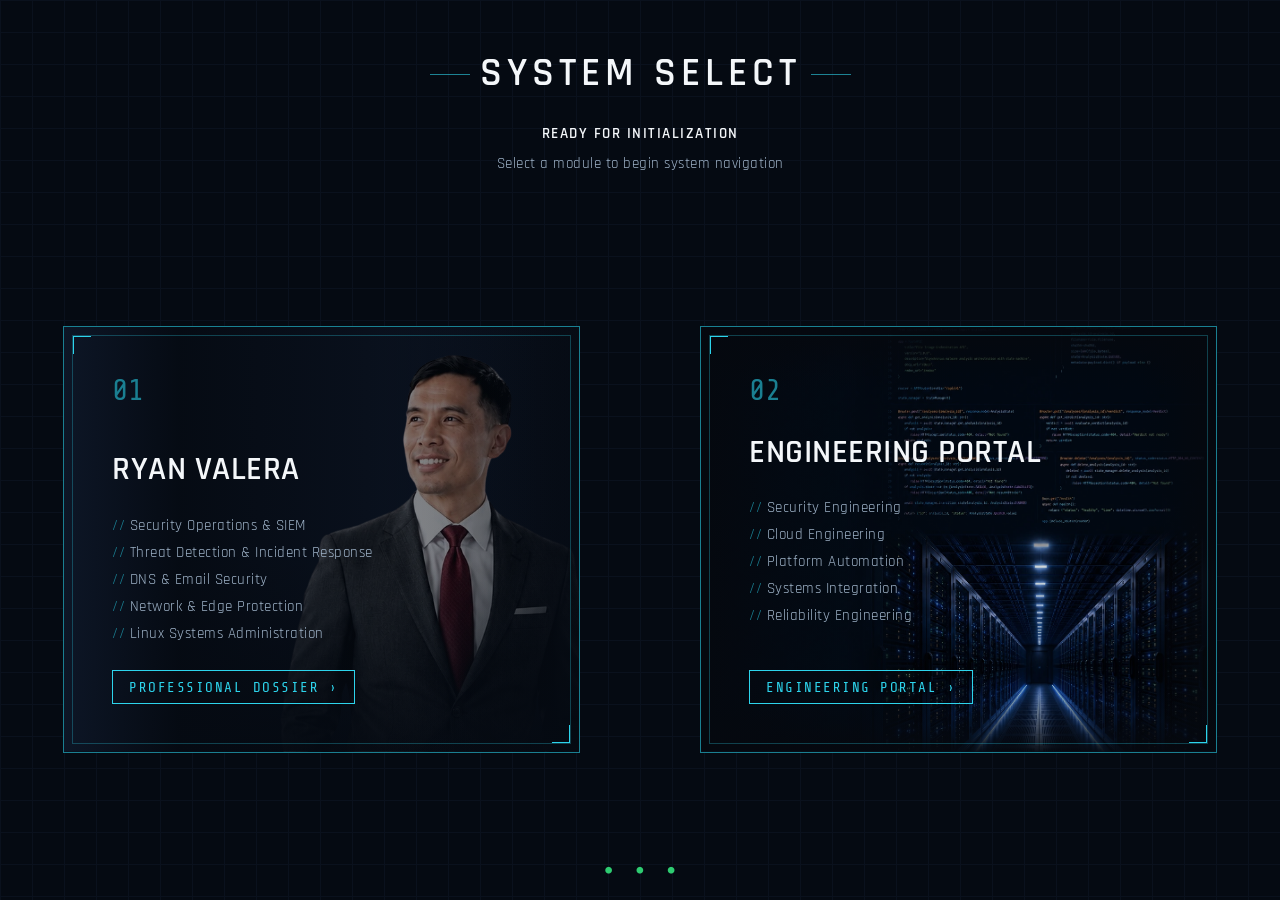
==== index.html @ 56614d8a "fix(landing): correct Card 01 mobile composition Use the validated mobile portrait source and respon" ====
<!DOCTYPE html>
<html lang="en">
<head>
    <meta charset="UTF-8">
    <meta name="viewport" content="width=device-width, initial-scale=1.0">
    <title>Ryan Valera — System Select</title>
    <link rel="icon" href="/favicon.ico?v=1.0.0" sizes="any">
    <link rel="icon" type="image/png" sizes="32x32" href="/assets/images/favicon-32.png?v=1.0.0">
    <link rel="icon" type="image/png" sizes="16x16" href="/assets/images/favicon-16.png?v=1.0.0">
    <link rel="apple-touch-icon" href="/assets/images/apple-touch-icon.png?v=1.0.0">
    <link rel="manifest" href="/site.webmanifest?v=1.0.0">
    <meta name="theme-color" content="#050a12">
    <link rel="preconnect" href="https://fonts.googleapis.com">
    <link href="https://fonts.googleapis.com/css2?family=Rajdhani:wght@400;500;600;700&family=Share+Tech+Mono&display=swap"
          rel="stylesheet">
    <link rel="stylesheet" href="assets/css/variables.css?v=1.3.0">
    <link rel="stylesheet" href="assets/css/styles.css?v=1.4.9">
</head>
<body>

<header>
    <h1 id="hud-title"></h1>
    <p id="hud-sub1"></p>
    <p id="hud-sub2"></p>
</header>

<main>

    <!-- Card 01 — Professional Dossier -->
    <div class="card-glow-wrapper" id="wrapper-profile">
        <section class="card card-active" id="card-profile" data-href="profile.html">
            <div class="card-portrait">
                <picture>
                    <source srcset="assets/images/ryan-valera-profile-landing-mobile.webp?v=1.0.0" media="(max-width: 900px)" width="1427" height="2512"/>
                    <img src="assets/images/ryan-valera-profile-cropped.webp?v=1.4.0" alt="Ryan Valera" class="card-portrait-img" width="464" height="574" decoding="async"/>
                </picture>
                <div class="card-portrait-overlay"></div>
            </div>
            <div class="card-content">
                <p class="card-number">01</p>
                <p class="card-role"></p>
                <h2 class="card-name">Ryan Valera</h2>
                <ul class="card-tags">
                    <li>Security Operations &amp; SIEM</li>
                    <li>Threat Detection &amp; Incident Response</li>
                    <li>DNS &amp; Email Security</li>
                    <li>Network &amp; Edge Protection</li>
                    <li>Linux Systems Administration</li>
                </ul>
                <button type="button" class="enter-system-btn">Professional Dossier &rsaquo;</button>
            </div>
        </section>
    </div>

    <!-- Card 02 — Engineering Portal -->
    <div class="card-glow-wrapper" id="wrapper-portal">
        <section class="card card-active" id="card-portal" data-href="projects.html">
            <div class="card-visual card-visual--portal">
                <div class="card-visual-overlay"></div>
            </div>
            <div class="card-content">
                <p class="card-number">02</p>
                <p class="card-role"></p>
                <h2 class="card-name">Engineering Portal</h2>
                <ul class="card-tags">
                    <li>Security Engineering</li>
                    <li>Cloud Engineering</li>
                    <li>Platform Automation</li>
                    <li>Systems Integration</li>
                    <li>Reliability Engineering</li>
                </ul>
                <button type="button" class="enter-system-btn">Engineering Portal &rsaquo;</button>
            </div>
        </section>
    </div>

</main>

<footer>
    <p id="hud-status1"></p>
    <p id="hud-status2"></p>
    <p id="hud-status3"></p>
</footer>

<script src="assets/js/landing.js?v=1.3.3"></script>
</body>
</html>
---- assets/css/variables.css ----
/* ─────────────────────────────────────────────
   variables.css
   Shared design tokens for ryanvalera-com
   Used across index.html (landing) and profile.html
───────────────────────────────────────────── */

:root {
  /* Background */
  --bg-base: #050a12;
  --bg-panel: #0a1220;
  --bg-panel-raised: #0d1626;

  /* Accent - primary teal/cyan (matches profile dossier mock) */
  --accent-teal: #2dd4ec;
  --accent-teal-dim: #1a7f91;
  --accent-teal-glow: rgba(45, 212, 236, 0.35);

  /* Status green */
  --status-green: #2ecc71;
  --status-green-dim: #1e8a4d;

  /* Locked / inactive state */
  --locked-border: #1c2940;
  --locked-text: #4a5a72;
  --locked-bg: #0a0f1a;

  /* Text */
  --text-primary: #f4f7fa;
  --text-secondary: #9fb3c8;
  --text-muted: #5a6b80;

  /* Borders & lines */
  --border-default: #1c2940;
  --border-active: var(--accent-teal);

  /* Typography */
  --font-display: 'Rajdhani', 'Share Tech Mono', sans-serif;
  --font-mono: 'Share Tech Mono', monospace;
  --font-body: 'Rajdhani', sans-serif;

  /* Letter spacing scale */
  --tracking-tight: 0.5px;
  --tracking-normal: 1.5px;
  --tracking-wide: 3px;
  --tracking-wider: 5px;

  /* Spacing scale */
  --space-xs: 4px;
  --space-sm: 8px;
  --space-md: 16px;
  --space-lg: 24px;
  --space-xl: 40px;
  --space-2xl: 64px;

  /* Radii - kept minimal, this aesthetic is mostly hard angles */
  --radius-sm: 2px;
  --radius-md: 4px;

  /* Transitions */
  --transition-fast: 120ms ease-out;
  --transition-default: 200ms ease-out;

  /* Z-index scale */
  --z-base: 1;
  --z-overlay: 10;
  --z-tooltip: 20;
}
---- assets/css/styles.css ----
/* ─────────────────────────────────────────────
   styles.css
   Landing page (index.html) visual framework
   Depends on variables.css for design tokens
───────────────────────────────────────────── */

* {
  box-sizing: border-box;
  margin: 0;
  padding: 0;
}

html, body {
  background: var(--bg-base);
  color: var(--text-primary);
  font-family: var(--font-body);
  min-height: 100vh;
  overflow-x: hidden;
}

body {
  display: flex;
  flex-direction: column;
  min-height: 100vh;
  padding: var(--space-lg);
  position: relative;
}

body::before {
  content: '';
  position: fixed;
  inset: 0;
  background-image:
          linear-gradient(var(--locked-border) 1px, transparent 1px),
          linear-gradient(90deg, var(--locked-border) 1px, transparent 1px);
  background-size: 32px 32px;
  opacity: 0.25;
  pointer-events: none;
  z-index: 0;
}

header {
  position: relative;
  z-index: var(--z-base);
  text-align: center;
  padding: var(--space-lg) 0 var(--space-2xl);
  min-height: 200px;
}

header h1 {
  font-family: var(--font-display);
  font-weight: 600;
  font-size: clamp(1.5rem, 4vw, 2.5rem);
  letter-spacing: var(--tracking-wider);
  text-transform: uppercase;
  color: var(--text-primary);
  position: relative;
  display: inline-block;
  padding: 0 var(--space-xl);
  min-height: 1.3em;
}

header h1::before,
header h1::after {
  content: '';
  position: absolute;
  top: 50%;
  width: var(--space-xl);
  height: 1px;
  background: var(--accent-teal);
  opacity: 0.6;
}

header h1::before { left: -10px; }
header h1::after { right: -10px; }

header p {
  font-size: 0.963rem;
  letter-spacing: var(--tracking-tight);
  color: var(--text-secondary);
  margin-top: var(--space-sm);
  min-height: 1.4em;
}

header p:first-of-type {
  color: var(--text-primary);
  font-weight: 600;
  margin-top: var(--space-lg);
  text-transform: uppercase;
  letter-spacing: var(--tracking-normal);
}

main {
  flex: 1;
  display: flex;
  align-items: center;
  justify-content: center;
  gap: 120px;
  flex-wrap: wrap;
  position: relative;
  z-index: var(--z-base);
}

.card {
  position: relative;
  background: var(--bg-panel);
  border: 1px solid var(--border-default);
  padding: var(--space-lg);
  width: 260px;
  min-height: 360px;
  outline: none;
  transition: var(--transition-default);
}

/* ── Card role streaming cursor ── */
.card-role::after {
  content: '';
  display: inline-block;
  width: 1px;
  height: 0.9em;
  background: var(--accent-teal);
  margin-left: 2px;
  vertical-align: middle;
  opacity: 0;
}

.card-role.streaming::after {
  opacity: 1;
  animation: cursor-blink 500ms step-end infinite;
}

@keyframes cursor-blink {
  0%, 100% { opacity: 1; }
  50% { opacity: 0; }
}

/* ── Active card shell ── */
.card-active {
  background: var(--bg-panel-raised);
  border-color: transparent;
  border: none;
  width: 515px;
  min-height: 425px;
  display: flex;
  flex-direction: row;
  position: relative;
  overflow: hidden;
  box-shadow: 0 0 32px rgba(45, 212, 236, 0.08);
  clip-path: inset(50% 0 50% 0);
}

/* ─────────────────────────────────────────────
   Dual border system — outer wrapper + inner frame.
   Matches Engineering Portal card architecture.
───────────────────────────────────────────── */

.card-glow-wrapper {
  position: relative;
  border: 1px solid transparent;
  transition: var(--transition-default), border-color 250ms ease 150ms;
  /* clip-path on the inner .card-active bleeds outside overflow:hidden
     so the wrapper must not clip itself */
  overflow: visible;
}

.card-glow-wrapper.frame-visible {
  border-color: var(--accent-teal-dim);
}

.card-glow-wrapper:hover {
  border-color: var(--accent-teal);
  box-shadow: 0 0 12px var(--accent-teal), 0 0 40px var(--accent-teal-glow);
}

.card-glow-wrapper:hover .card-visual {
  filter: brightness(1.10) saturate(1.05);
}

/* Inner frame — appears once card materializes */
.card-glow-wrapper::after {
  content: '';
  position: absolute;
  inset: 8px;
  pointer-events: none;
  z-index: 30;
  border: 1px solid rgba(45, 212, 236, 0.28);
  opacity: 0;
  transition: opacity 250ms ease 150ms;
  background-image:
          linear-gradient(var(--accent-teal), var(--accent-teal)),
          linear-gradient(var(--accent-teal), var(--accent-teal)),
          linear-gradient(var(--accent-teal), var(--accent-teal)),
          linear-gradient(var(--accent-teal), var(--accent-teal));
  background-repeat: no-repeat;
  background-size:
          1px 18px,
          18px 1px,
          1px 18px,
          18px 1px;
  background-position:
          0 0,
          0 0,
          100% 100%,
          100% 100%;
}

.card-glow-wrapper.frame-visible::after {
  opacity: 1;
}

/* ── Portrait panel (Card 01) ── */
.card-active::before {
  content: none;
}

.card-active:hover::before {
  content: none;
}

/* ── On-hover wave/scan sweep (ported from profile.html image-rail hover-scan) ──
   A translucent teal band sweeps top→bottom across the whole panel on hover.
   Set z-index to 0 instead of 2 if you'd rather the sweep pass behind the text. */
.card-active::after {
  content: '';
  position: absolute;
  inset: 0;
  pointer-events: none;
  z-index: 2;
  opacity: 0;
  background: linear-gradient(
          to bottom,
          transparent 0%,
          rgba(45, 212, 236, 0.03) 46%,
          rgba(45, 212, 236, 0.18) 49%,
          rgba(45, 212, 236, 0.28) 50%,
          rgba(45, 212, 236, 0.18) 51%,
          rgba(45, 212, 236, 0.03) 54%,
          transparent 100%
  );
  background-size: 100% 300%;
  background-position: 0 -100%;
}

.card-active:hover::after {
  animation: hover-scan 1400ms ease-in-out 1 forwards;
}

@keyframes hover-scan {
  0%   { opacity: 0;   background-position: 0 -100%; }
  10%  { opacity: 0.8; background-position: 0 -70%;  }
  88%  { opacity: 0.6; background-position: 0  170%; }
  100% { opacity: 0;   background-position: 0  200%; }
}

@media (prefers-reduced-motion: reduce) {
  .card-active::after { display: none; }
}

.card-active:hover {
  cursor: pointer;
}

.card-active:hover .card-portrait-img {
  filter: contrast(1.05) saturate(0.95) brightness(1.10);
}

.card-portrait {
  position: absolute;
  top: 0;
  right: -60px;
  bottom: 0;
  left: 0;
  pointer-events: none;
  opacity: 1;
}

/* Required by the responsive source: without display:contents the <picture>
   becomes a layout box between .card-portrait and the image, and the
   image's 100%/100% would resolve against IT rather than the positioned
   container. This preserves the existing image-box behaviour; it is not
   art direction. */
.card-portrait picture {
  display: contents;
}

.card-portrait-img {
  width: 100%;
  height: 100%;
  object-fit: contain;
  object-position: 85% bottom;
  display: block;
  filter: contrast(1.05) saturate(0.85) brightness(0.90);
  padding-top: 25px;
  box-sizing: border-box;
  transition: filter 350ms ease;
}

.card-portrait-overlay {
  position: absolute;
  inset: 0;
  background:
          linear-gradient(
                  to right,
                  var(--bg-panel-raised) 0%,
                  rgba(5, 10, 18, 0.92) 20%,
                  rgba(5, 10, 18, 0.55) 50%,
                  rgba(5, 10, 18, 0.1) 75%,
                  rgba(5, 10, 18, 0.0) 100%
          ),
          linear-gradient(
                  to left,
                  rgba(5, 10, 18, 0.98) 0%,
                  rgba(5, 10, 18, 0.82) 15%,
                  transparent 45%
          ),
          linear-gradient(
                  to top,
                  rgba(5, 10, 18, 0.95) 0%,
                  rgba(5, 10, 18, 0.55) 20%,
                  transparent 45%
          );
}

/* ── Artwork panel (Card 02 — Engineering Portal) ── */
.card-visual {
  position: absolute;
  top: 0;
  right: 0;
  bottom: 0;
  left: 0;
  pointer-events: none;
  opacity: 1;
  background-size: cover;
  background-position: center;
  background-repeat: no-repeat;
  filter: brightness(0.85) saturate(0.90);
  transition: filter 350ms ease;
}

.card-visual--portal {
  background-image: url('../../assets/images/engineering-cybersec-portal-background.webp?v=1.4.0');
}

.card-visual-overlay {
  position: absolute;
  inset: 0;
  pointer-events: none;
  z-index: 0;
  background:
          linear-gradient(to bottom, rgba(5, 10, 18, .95) 0%, transparent 15%),
          linear-gradient(to top,    rgba(5, 10, 18, .95) 0%, transparent 15%),
          linear-gradient(to right,  rgba(5, 10, 18, .95) 0%, transparent 50%),
          linear-gradient(to left,   rgba(5, 10, 18, .95) 0%, transparent 15%);
}

/* ── Card content layer ── */
.card-content {
  position: relative;
  z-index: 1;
  display: flex;
  flex-direction: column;
  padding: var(--space-lg);
  width: 100%;
  min-height: 100%;
}

/* ── Materialize animation ── */
@keyframes card-materialize {
  0% {
    clip-path: inset(50% 0 50% 0);
    box-shadow: 0 0 0 rgba(45, 212, 236, 0);
    border-color: var(--accent-teal);
  }
  10% {
    clip-path: inset(49% 0 49% 0);
    box-shadow: 0 0 20px rgba(45, 212, 236, 0.35);
    border-color: var(--accent-teal);
  }
  65% {
    clip-path: inset(0% 0 0% 0);
    box-shadow: 0 0 36px rgba(45, 212, 236, 0.22);
    border-color: var(--accent-teal);
  }
  85% {
    clip-path: inset(0% 0 0% 0);
    box-shadow: 0 0 44px rgba(45, 212, 236, 0.28);
    border-color: var(--accent-teal);
  }
  100% {
    clip-path: inset(0% 0 0% 0);
    box-shadow: 0 0 32px rgba(45, 212, 236, 0.08);
    border-color: var(--accent-teal-dim);
  }
}

@keyframes card-content-fade {
  0%   { opacity: 0; }
  100% { opacity: 1; }
}

.card-active.materialized {
  animation: card-materialize 380ms ease-out forwards;
}

.card-active.materialized .card-number,
.card-active.materialized .card-role,
.card-active.materialized .card-name,
.card-active.materialized .card-tags,
.card-active.materialized .enter-system-btn {
  animation: card-content-fade 180ms ease-out 300ms both;
}

@media (prefers-reduced-motion: reduce) {
  .card-active {
    clip-path: none;
  }
  .card-active.materialized {
    animation: none;
    clip-path: none;
  }
  .card-active.materialized .card-number,
  .card-active.materialized .card-role,
  .card-active.materialized .card-name,
  .card-active.materialized .card-tags,
  .card-active.materialized .enter-system-btn {
    animation: none;
    opacity: 1;
  }
}

/* ── Card content typography ── */
.card-number {
  font-family: var(--font-mono);
  font-size: 1.874rem;
  color: var(--accent-teal-dim);
  line-height: 1;
}

.card-role {
  font-family: var(--font-mono);
  font-size: 0.749rem;
  letter-spacing: var(--tracking-wide);
  text-transform: uppercase;
  color: var(--accent-teal);
  margin-top: var(--space-xs);
  /* Wrap long role lines before they overlay the portrait
     (breaks "SECURITY OPERATIONS & INFRASTRUCTURE" onto two lines) */
  max-width: 300px;
  line-height: 1.5;
}

/* ── Card 01 role paint-only reveal ──
   Paint properties only. Nothing here participates in layout: the role keeps
   its complete text, natural wrapping and intrinsic width throughout. */
#card-profile .card-role.role-reveal {
  color: transparent;
}

::highlight(card01-role-reveal) {
  color: var(--accent-teal);
}

/* This is a progressive text reveal, not a typewriter. The caret is anchored to
   the element's end, so with the full string in layout it would sit after
   INFRASTRUCTURE while characters appear behind it. Chasing the reveal endpoint
   would mean another animated, measurable mechanism to fix a cosmetic artifact,
   so the caret simply does not paint while revealing. */
#card-profile .card-role.role-reveal::after {
  opacity: 0;
  animation: none;
}

.card-name {
  font-family: var(--font-display);
  font-weight: 600;
  font-size: 2.035rem;
  line-height: 1.1;
  letter-spacing: var(--tracking-tight);
  text-transform: uppercase;
  color: var(--text-primary);
  margin-top: var(--space-sm);
  padding-bottom: var(--space-sm);
}

.card-tags {
  list-style: none;
  margin-top: var(--space-md);
  flex: 1;
}

.card-tags li {
  font-size: 0.910rem;
  color: var(--text-secondary);
  padding: var(--space-xs) 0;
  letter-spacing: var(--tracking-tight);
}

.card-tags li::before {
  content: '// ';
  color: var(--accent-teal-dim);
}

.enter-system-btn {
  background: transparent;
  border: 1px solid var(--accent-teal);
  color: var(--accent-teal);
  font-family: var(--font-mono);
  font-size: 0.8925rem;
  letter-spacing: var(--tracking-normal);
  text-transform: uppercase;
  padding: var(--space-sm) var(--space-md);
  cursor: pointer;
  transition: var(--transition-default);
  margin-top: var(--space-md);
  width: fit-content;
}

.enter-system-btn:hover,
.enter-system-btn:focus-visible {
  background: var(--accent-teal);
  color: var(--bg-base);
}

/* ── Footer ── */
footer {
  position: relative;
  z-index: var(--z-base);
  display: flex;
  align-items: center;
  justify-content: center;
  flex-wrap: wrap;
  gap: var(--space-lg);
  padding: var(--space-lg) 0 0;
  font-family: var(--font-mono);
  font-size: 0.7rem;
  letter-spacing: var(--tracking-tight);
  text-transform: uppercase;
  color: var(--text-muted);
}

footer p:nth-child(1)::before,
footer p:nth-child(2)::before,
footer p:nth-child(3)::before {
  content: '● ';
  color: var(--status-green);
}

/* ── Responsive ── */
@media (max-width: 900px) {
  /* Mobile portrait composition. Card 01 uses a dedicated art-directed source
     below 901px. Card 02 has no portrait image, so the scoped rules below
     cannot reach it.

     The previous composition widened the card-top-to-role window to 50px and
     lowered the shared desktop source into it, because that source had no
     horizontal travel left to clear the subject from the right card edge at
     320px. The dedicated 1427x2512 source carries that clearance in its own
     canvas instead, so the window returns to the design token and the
     composition is expressed as a cover crop.

       margin-top var(--space-xs)   window returns to the 4px token
       object-fit cover             the canvas, not the offset, supplies the
                                    subject clearance
       object-position 50% 5.8904%  frozen Route B composition
       translateY(-2px)             retained from the shared mobile rule

     Route B under production typography: 320px right gap 4.00px, no head/role
     collision at any measured width, and bottom geometry at or better than the
     accepted baseline at 390/397/414/430/900. The lower subject edge descends
     into the established vignette by design; do not reinterpret that as a
     containment failure.

     The vertical percentage resolves against the content box, which is inset
     by the 25px padding-top on .card-portrait-img. Re-run the Card 01
     clearance checks before changing the padding, the canvas, or either
     object- value. */
  #card-profile .card-role {
    margin-top: var(--space-xs);
  }

  #card-profile .card-portrait-img {
    object-fit: cover;
    object-position: 50% 5.8904%;
  }

  .card-portrait-img {
    object-position: 90% bottom;
    transform: translateY(-2px);
  }

  main {
    flex-direction: column;
    /* Base gap is 120px, tuned for the side-by-side desktop pair. Stacked, it
       reads as two disconnected pages rather than one module list, so use the
       design token instead of an arbitrary literal. */
    gap: var(--space-2xl);
  }

  .card-active {
    /* Previously a flat max-width:320px, which left 70px of dead margin on a
       390px viewport while every other page used ~93% of available width.
       Now uses the site's responsive width language, capped for tablets. */
    width: min(100% - 28px, 560px);
    max-width: none;
  }

  .enter-system-btn {
    /* The label wraps below ~430px, which is fine -- but across two 20px bands
       (Portal 390-409, Dossier 410-429) the break landed so that the chevron
       was left alone on the second line. Balancing the line boxes keeps the
       separator with its label at every width without changing type size,
       padding, or the button box. */
    text-wrap: balance;
    /* <button> defaults to text-align:center. On a wrapped label that centres
       the shorter second line, and the chevron makes it read as weighted to
       one side. Left is also what the rest of the card content does. The
       button is width:fit-content, so on an unwrapped label there is no spare
       width for this to redistribute -- it only takes visible effect where the
       label actually wraps. */
    text-align: left;
    /* WCAG 2.5.5 control floor. A single-line CTA settles at 34px; wrapped it
       is already 50px. This is a FLOOR, not a fixed height -- the compliant
       two-line state must not be squeezed. inline-flex + align-items:center
       keeps the label optically centred once the box is taller than its text;
       justify-content:flex-start preserves the L2b flush-left contract. */
    min-height: 44px;
    display: inline-flex;
    align-items: center;
    justify-content: flex-start;
  }
}

@media (min-width: 393px) and (max-width: 900px) {
  /* Normalize the mobile CTA pair without altering its typography. The labels
     differ by two rendered character cells, so the shorter Portal control gets
     the equivalent width as right-side box chrome. This keeps both controls
     wrapped through 393-410 and gives them the same one-line transition at 411.

     Reconstruct the measured two-cell difference from the existing typography
     tokens instead of hardcoding a pixel width: ch supplies the glyph advance
     and the existing tracking token supplies the spacing component.

     Scope begins at 393 because 320-392 is already normalized by the card
     constraint, and ends at 900 because desktop remains intentionally unequal. */
  #card-portal .enter-system-btn {
    padding-right: calc(var(--space-md) + 2ch + 2 * var(--tracking-normal));
  }
}
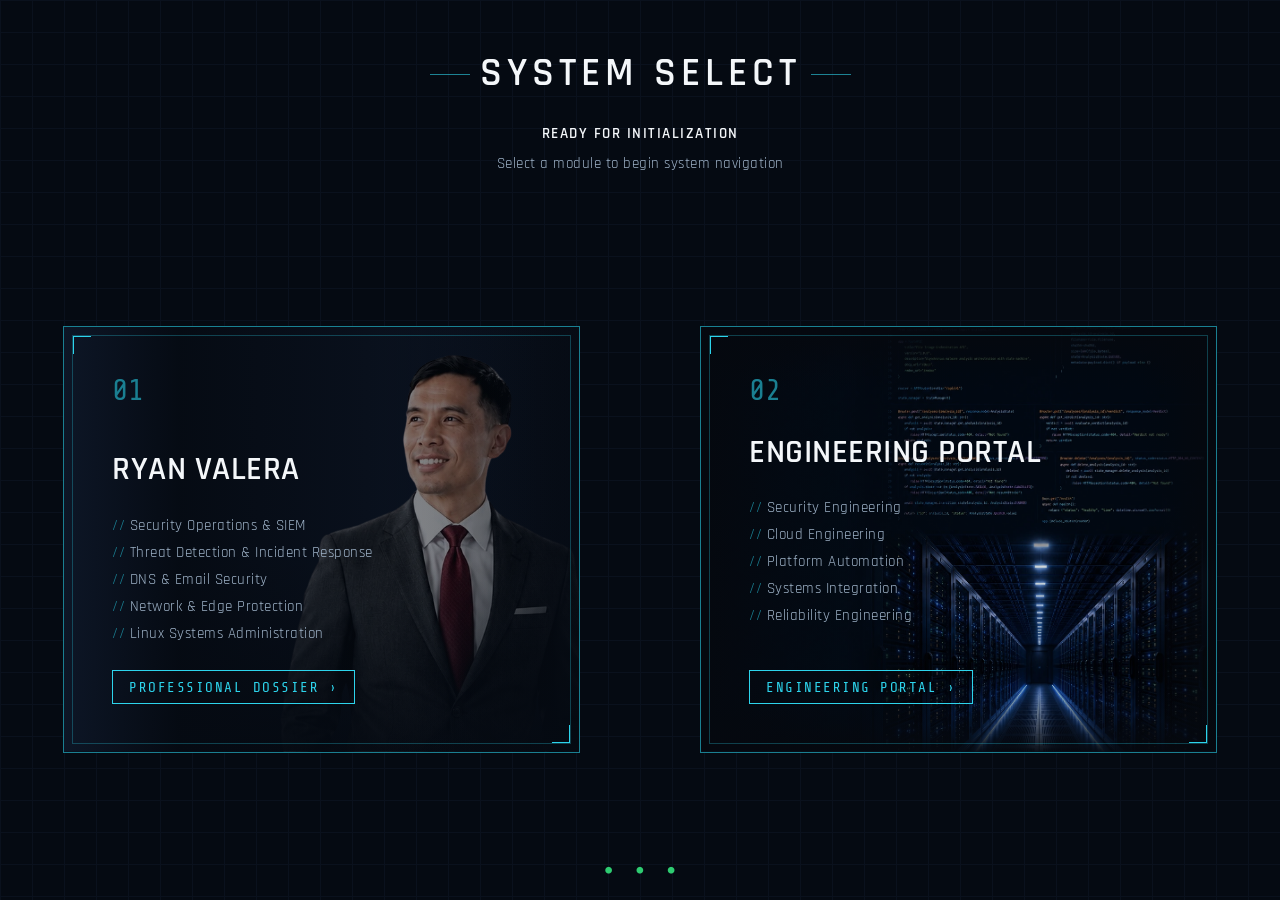
==== commit 9886ca0b: "fix(site): normalize interactive control states Adopt the validated Sub-item A interaction changes o" ====
--- a/index.html
+++ b/index.html
@@ -14,7 +14,93 @@
     <link href="https://fonts.googleapis.com/css2?family=Rajdhani:wght@400;500;600;700&family=Share+Tech+Mono&display=swap"
           rel="stylesheet">
     <link rel="stylesheet" href="assets/css/variables.css?v=1.3.0">
-    <link rel="stylesheet" href="assets/css/styles.css?v=1.4.9">
+    <link rel="stylesheet" href="assets/css/styles.css?v=1.4.11">
+<script>
+/* GROUP R focus containment. Arms BEFORE any control can paint: the observer
+   callback is a microtask, which drains before input dispatch and before
+   rendering, so a control cannot be focusable while unpainted — including
+   across a mid-stream network pause, which forces the checkpoint first. */
+(function () {
+    var d = document.documentElement;
+    if (window.matchMedia && window.matchMedia('(prefers-reduced-motion: reduce)').matches) {
+        window.__rv = { mode: 'reduced', scriptEntry: function () { return 'reduced'; },
+                        release: function () {}, revealComplete: function () {} };
+        return;
+    }
+    var SEL = '.enter-system-btn', CEILING_MS = 15000, ARRIVAL_MS = 4000;
+    var failed = false, timerA = null, timerB = null, watch = [], mo = null;
+
+    function failOpen() {
+        if (failed) return;
+        failed = true;
+        if (mo) { mo.disconnect(); mo = null; }
+        clearTimeout(timerA); clearTimeout(timerB);
+        for (var i = 0; i < watch.length; i++) clearTimeout(watch[i].t);
+        watch.length = 0;
+        var stuck = document.querySelectorAll('[inert]');
+        for (var j = 0; j < stuck.length; j++) stuck[j].removeAttribute('inert');
+        d.classList.remove('js');
+        /* Controls are reachable from this point on, so the page script's
+           failed branch must not start a reveal animation over them. */
+        d.classList.add('rv-failed');
+    }
+    function arm(el) {
+        if (failed || el.hasAttribute('inert')) return;
+        el.setAttribute('inert', '');
+        watch.push({ el: el, t: setTimeout(failOpen, CEILING_MS) });
+    }
+    function scan(node) {
+        if (failed || !node || node.nodeType !== 1) return;
+        if (node.matches && node.matches(SEL)) arm(node);
+        var found = node.querySelectorAll ? node.querySelectorAll(SEL) : [];
+        for (var i = 0; i < found.length; i++) arm(found[i]);
+    }
+
+    d.classList.add('js');
+    timerA = setTimeout(failOpen, ARRIVAL_MS);
+    mo = new MutationObserver(function (recs) {
+        if (failed) return;
+        for (var i = 0; i < recs.length; i++) {
+            var added = recs[i].addedNodes;
+            for (var j = 0; j < added.length; j++) scan(added[j]);
+        }
+    });
+    mo.observe(d, { childList: true, subtree: true });
+    document.addEventListener('DOMContentLoaded', function () {
+        if (mo) { mo.disconnect(); mo = null; }
+    });
+    /* Scoped by attribute, not URL: an image or font failing must never tear
+       down the reveal. Runtime exceptions are Timer B's job, not this one's. */
+    window.addEventListener('error', function (e) {
+        var t = e.target;
+        if (t && t.nodeType === 1 && t.hasAttribute && t.hasAttribute('data-rv-page-script')) failOpen();
+    }, true);
+
+    window.__rv = {
+        mode: 'active',
+        scriptEntry: function () {
+            if (failed) return 'failed';
+            clearTimeout(timerA);
+            timerB = setTimeout(failOpen, CEILING_MS);
+            for (var i = 0; i < watch.length; i++) {
+                clearTimeout(watch[i].t);
+                watch[i].t = setTimeout(failOpen, CEILING_MS);
+            }
+            return 'active';
+        },
+        release: function (el) {
+            if (failed || !el) return;
+            el.removeAttribute('inert');
+            for (var i = 0; i < watch.length; i++) {
+                if (watch[i].el === el) { clearTimeout(watch[i].t); watch.splice(i, 1); break; }
+            }
+        },
+        revealComplete: function () { clearTimeout(timerB); },
+        failOpen: failOpen,
+        isFailed: function () { return failed; }
+    };
+})();
+</script>
 </head>
 <body>
 
@@ -47,7 +133,7 @@
                     <li>Network &amp; Edge Protection</li>
                     <li>Linux Systems Administration</li>
                 </ul>
-                <button type="button" class="enter-system-btn">Professional Dossier &rsaquo;</button>
+                <button type="button" class="enter-system-btn" aria-label="Professional Dossier">Professional Dossier &rsaquo;</button>
             </div>
         </section>
     </div>
@@ -69,7 +155,7 @@
                     <li>Systems Integration</li>
                     <li>Reliability Engineering</li>
                 </ul>
-                <button type="button" class="enter-system-btn">Engineering Portal &rsaquo;</button>
+                <button type="button" class="enter-system-btn" aria-label="Engineering Portal">Engineering Portal &rsaquo;</button>
             </div>
         </section>
     </div>
@@ -82,6 +168,6 @@
     <p id="hud-status3"></p>
 </footer>
 
-<script src="assets/js/landing.js?v=1.3.3"></script>
+<script src="assets/js/landing.js?v=1.3.4" data-rv-page-script></script>
 </body>
 </html>
--- a/assets/css/styles.css
+++ b/assets/css/styles.css
@@ -146,6 +146,10 @@
   position: relative;
   overflow: hidden;
   box-shadow: 0 0 32px rgba(45, 212, 236, 0.08);
+}
+
+/* GROUP R: hidden reveal state is a JS-only enhancement (see profile.css). */
+.js .card-active {
   clip-path: inset(50% 0 50% 0);
 }
 
@@ -428,6 +432,25 @@
   }
 }
 
+/* Fail-open final state. card-content-fade has `both` fill, so a re-materialized
+   card would put an ALREADY-REACHABLE button at opacity 0 for ~480ms — an A-1
+   SAFETY window. Mirrors the reduced-motion block above. */
+.rv-failed .card-active {
+  clip-path: none;
+}
+.rv-failed .card-active.materialized {
+  animation: none;
+  clip-path: none;
+}
+.rv-failed .card-active.materialized .card-number,
+.rv-failed .card-active.materialized .card-role,
+.rv-failed .card-active.materialized .card-name,
+.rv-failed .card-active.materialized .card-tags,
+.rv-failed .card-active.materialized .enter-system-btn {
+  animation: none;
+  opacity: 1;
+}
+
 /* ── Card content typography ── */
 .card-number {
   font-family: var(--font-mono);
@@ -515,10 +538,24 @@
   width: fit-content;
 }
 
-.enter-system-btn:hover,
+@media (hover: hover) and (pointer: fine) {
+  .enter-system-btn:hover {
+    background: var(--accent-teal);
+    color: var(--bg-base);
+  }
+}
+
 .enter-system-btn:focus-visible {
   background: var(--accent-teal);
   color: var(--bg-base);
+  outline: 2px solid rgba(45, 212, 236, 0.8);
+  outline-offset: 4px;
+}
+
+.enter-system-btn:active {
+  background: var(--accent-teal);
+  color: var(--bg-base);
+  box-shadow: inset 0 0 0 3px var(--bg-base);
 }
 
 /* ── Footer ── */
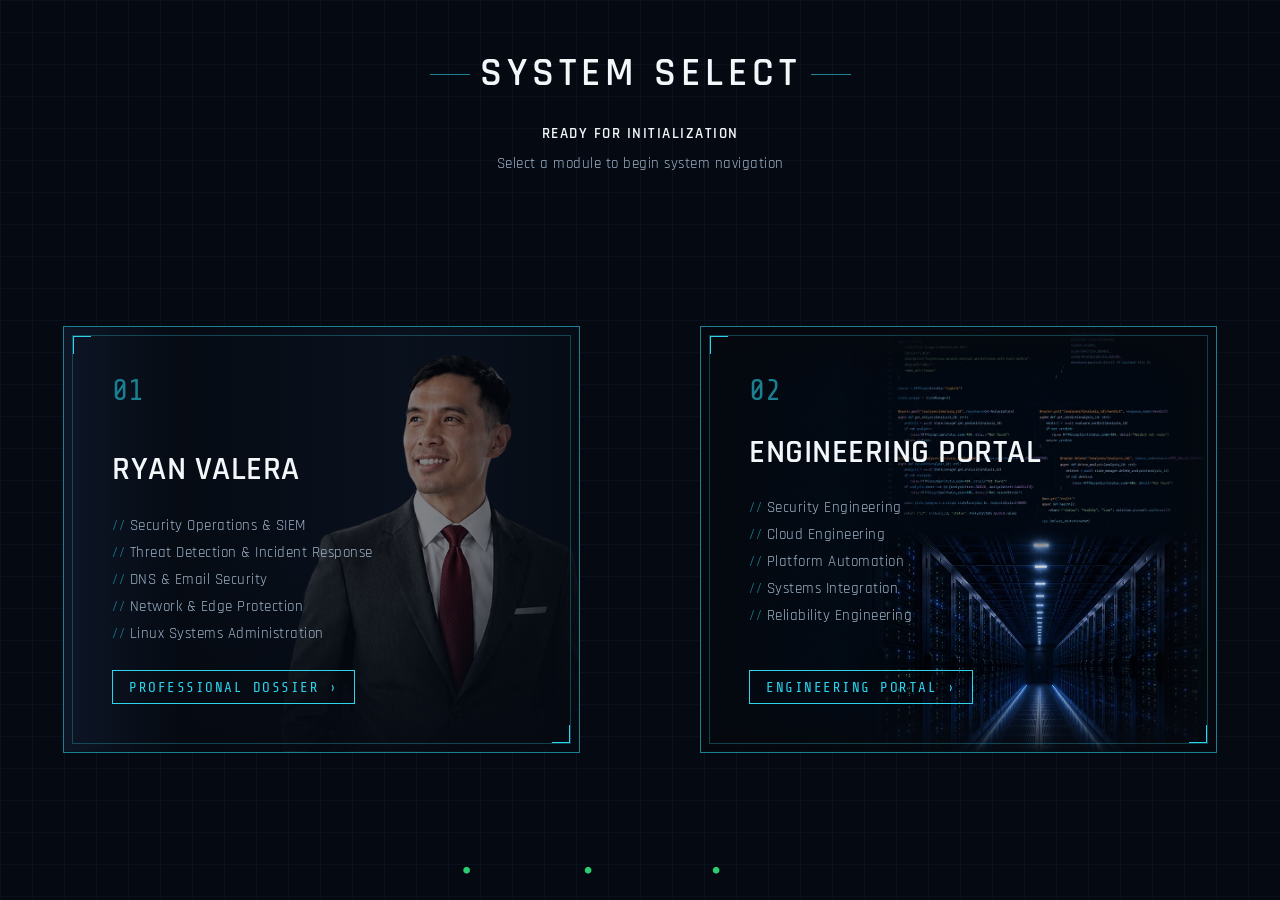
==== commit 589b43d3: "fix(landing): reserve footer status-line geometry before streaming Measured defect: footer is a cent" ====
--- a/index.html
+++ b/index.html
@@ -14,7 +14,7 @@
     <link href="https://fonts.googleapis.com/css2?family=Rajdhani:wght@400;500;600;700&family=Share+Tech+Mono&display=swap"
           rel="stylesheet">
     <link rel="stylesheet" href="assets/css/variables.css?v=1.3.0">
-    <link rel="stylesheet" href="assets/css/styles.css?v=1.4.11">
+    <link rel="stylesheet" href="assets/css/styles.css?v=1.4.12">
 <script>
 /* GROUP R focus containment. Arms BEFORE any control can paint: the observer
    callback is a microtask, which drains before input dispatch and before
--- a/assets/css/styles.css
+++ b/assets/css/styles.css
@@ -683,3 +683,29 @@
     padding-right: calc(var(--space-md) + 2ch + 2 * var(--tracking-normal));
   }
 }
+
+/* Streaming geometry reservation -- footer status lines.
+
+   Measured defect: `footer` is a centred wrapping flex row. While the three
+   status lines stream, their intrinsic widths grow every tick, which re-runs
+   the flex line assignment. hud-status3 crosses to the second flex line
+   mid-stream and re-centres, relocating already-painted text by up to 150px
+   horizontally. That is why its own text never re-wrapped (rectcount 0) while
+   it moved 143px.
+
+   Their final widths are known before the first character paints, so reserving
+   them removes the moving geometry without changing how anything streams.
+
+   Derived, not hardcoded. footer runs var(--font-mono), so 1ch is the glyph
+   advance -- but `ch` EXCLUDES letter-spacing, and these lines carry
+   var(--tracking-tight). Reserving Nch alone leaves ~7.5px short per line,
+   which only relocates the flex crossing rather than removing it. The tracking
+   term is therefore required, not cosmetic:
+     15 chars -> 15ch + 15 * tracking = 108.53px against a 108.5px final width.
+
+   Deliberately unconditional. A breakpoint here would need a defect boundary
+   that has not been measured, and the reservation equals the natural width at
+   every width, so it changes no settled geometry anywhere. */
+footer p:nth-child(1) { min-width: calc(15ch + 15 * var(--tracking-tight)); }
+footer p:nth-child(2),
+footer p:nth-child(3) { min-width: calc(16ch + 16 * var(--tracking-tight)); }
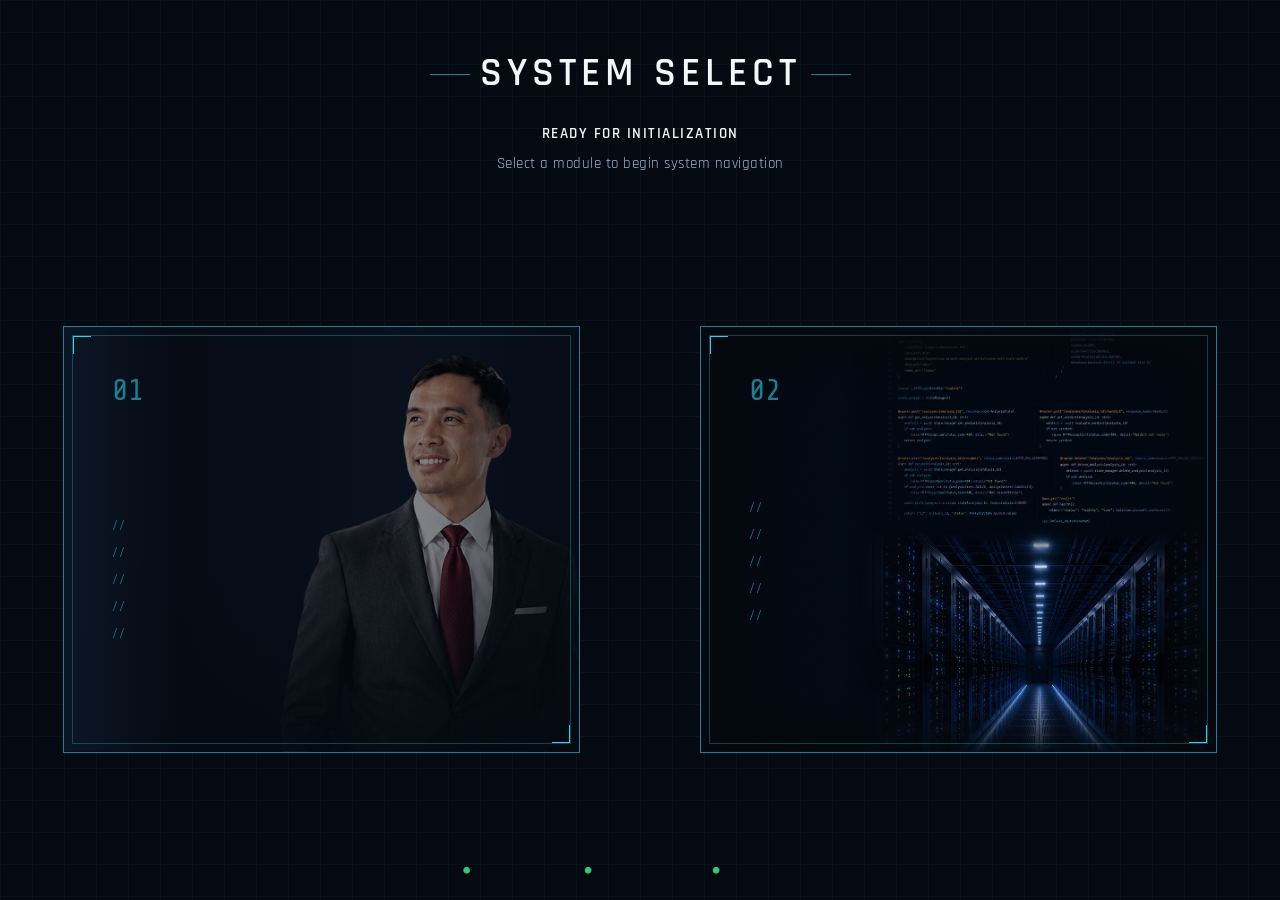
==== commit 32448bf7: "feat(landing): stream card content via inverted Custom Highlight reveal Replace Card 01's role-only " ====
--- a/index.html
+++ b/index.html
@@ -14,7 +14,7 @@
     <link href="https://fonts.googleapis.com/css2?family=Rajdhani:wght@400;500;600;700&family=Share+Tech+Mono&display=swap"
           rel="stylesheet">
     <link rel="stylesheet" href="assets/css/variables.css?v=1.3.0">
-    <link rel="stylesheet" href="assets/css/styles.css?v=1.4.12">
+    <link rel="stylesheet" href="assets/css/styles.css?v=1.5.0">
 <script>
 /* GROUP R focus containment. Arms BEFORE any control can paint: the observer
    callback is a microtask, which drains before input dispatch and before
@@ -124,7 +124,7 @@
             </div>
             <div class="card-content">
                 <p class="card-number">01</p>
-                <p class="card-role"></p>
+                <p class="card-role"><span class="role-a"></span><span class="role-b">Infrastructure</span></p>
                 <h2 class="card-name">Ryan Valera</h2>
                 <ul class="card-tags">
                     <li>Security Operations &amp; SIEM</li>
@@ -168,6 +168,6 @@
     <p id="hud-status3"></p>
 </footer>
 
-<script src="assets/js/landing.js?v=1.3.4" data-rv-page-script></script>
+<script src="assets/js/landing.js?v=1.4.0" data-rv-page-script></script>
 </body>
 </html>
--- a/assets/css/styles.css
+++ b/assets/css/styles.css
@@ -112,27 +112,28 @@
   transition: var(--transition-default);
 }
 
-/* ── Card role streaming cursor ── */
+/* Card role streaming cursor RETIRED for PASS L1 -- its PAINT, not its layout.
+   The reveal now runs across eight keys per card, so a role-anchored caret is
+   misleading once the active key has moved on, and it would add a second moving
+   paint layer over the region the no-ink differential oracle measures.
+
+   The production caret sat at opacity 0 but still occupied 1px + 2px margin of
+   inline layout, and the adopted baseline was measured with it there. Card 01's
+   two authored role text nodes also lay out exactly one LayoutUnit (1/64 px) wider
+   than production's single node. At the two widths where the card shrink-wraps to
+   its role (430, 900) the measured candidate offset is therefore -2.984375 px,
+   and this invisible footprint is sized to cancel it EXACTLY:
+     0.984375 px (63/64) + 2 px margin = 2.984375 px.
+   No background, no opacity, no animation, no visible property. */
 .card-role::after {
   content: '';
   display: inline-block;
-  width: 1px;
+  width: 0.984375px;
   height: 0.9em;
-  background: var(--accent-teal);
   margin-left: 2px;
   vertical-align: middle;
-  opacity: 0;
-}
-
-.card-role.streaming::after {
-  opacity: 1;
-  animation: cursor-blink 500ms step-end infinite;
-}
-
-@keyframes cursor-blink {
-  0%, 100% { opacity: 1; }
-  50% { opacity: 0; }
-}
+}
+
 
 /* ── Active card shell ── */
 .card-active {
@@ -430,6 +431,13 @@
     animation: none;
     opacity: 1;
   }
+  /* Reduced motion installs no ranges and runs no chain, so the pending gate
+     must not apply either. */
+  .card-active.materialized .enter-system-btn.cta-pending {
+    visibility: visible;
+    animation: none;
+    opacity: 1;
+  }
 }
 
 /* Fail-open final state. card-content-fade has `both` fill, so a re-materialized
@@ -449,6 +457,11 @@
 .rv-failed .card-active.materialized .enter-system-btn {
   animation: none;
   opacity: 1;
+}
+/* Belt and braces. failOpen() removes .js, which already unmatches the pending
+   rule; this covers a .rv-failed state reached without that removal. */
+.rv-failed .enter-system-btn {
+  visibility: visible;
 }
 
 /* ── Card content typography ── */
@@ -472,25 +485,47 @@
   line-height: 1.5;
 }
 
-/* ── Card 01 role paint-only reveal ──
-   Paint properties only. Nothing here participates in layout: the role keeps
-   its complete text, natural wrapping and intrinsic width throughout. */
-#card-profile .card-role.role-reveal {
+/* PASS L1 reveal -- INVERTED Custom Highlight.
+   Paint properties only. Nothing here participates in layout: every governed key
+   keeps its complete text, natural wrapping and intrinsic width throughout.
+
+   The element keeps its ORDINARY colour. The unrevealed suffix is covered by a
+   per-card Highlight painted transparent, and the reveal shrinks that range.
+   Deleting a card's registry entry therefore REVEALS its text, which is why every
+   failure path ends visible instead of risking stranded transparency.
+
+   Card 01's role carries two adjacent INLINE spans. They exist to give the chain a
+   stable node boundary for the authored 80ms pause; they must not take ownership
+   of layout, so nothing here changes their inline behaviour or their colour. */
+::highlight(rv-hide-01),
+::highlight(rv-hide-02) {
   color: transparent;
 }
 
-::highlight(card01-role-reveal) {
-  color: var(--accent-teal);
-}
-
-/* This is a progressive text reveal, not a typewriter. The caret is anchored to
-   the element's end, so with the full string in layout it would sit after
-   INFRASTRUCTURE while characters appear behind it. Chasing the reveal endpoint
-   would mean another animated, measurable mechanism to fix a cosmetic artifact,
-   so the caret simply does not paint while revealing. */
-#card-profile .card-role.role-reveal::after {
-  opacity: 0;
+/* CTA reveal lifecycle.
+   .js gates the pending state on purpose: the bootstrap failsafe removes .js, so
+   the rule simply stops matching and the control becomes visible with no
+   specificity contest to win. A more-specific override would have to beat
+   (0,4,0) and would break silently the next time these rules are edited.
+
+   The animation name differs from card-content-fade because the bootstrap's
+   release listener filters on that name and is not once-only. */
+.js .card-active.materialized .enter-system-btn.cta-pending {
+  visibility: hidden;
+}
+
+.card-active.materialized .enter-system-btn.cta-revealing {
+  animation: cta-reveal-fade 300ms ease forwards;
+}
+
+.card-active.materialized .enter-system-btn.cta-settled {
   animation: none;
+  opacity: 1;
+}
+
+@keyframes cta-reveal-fade {
+  0%   { opacity: 0; }
+  100% { opacity: 1; }
 }
 
 .card-name {
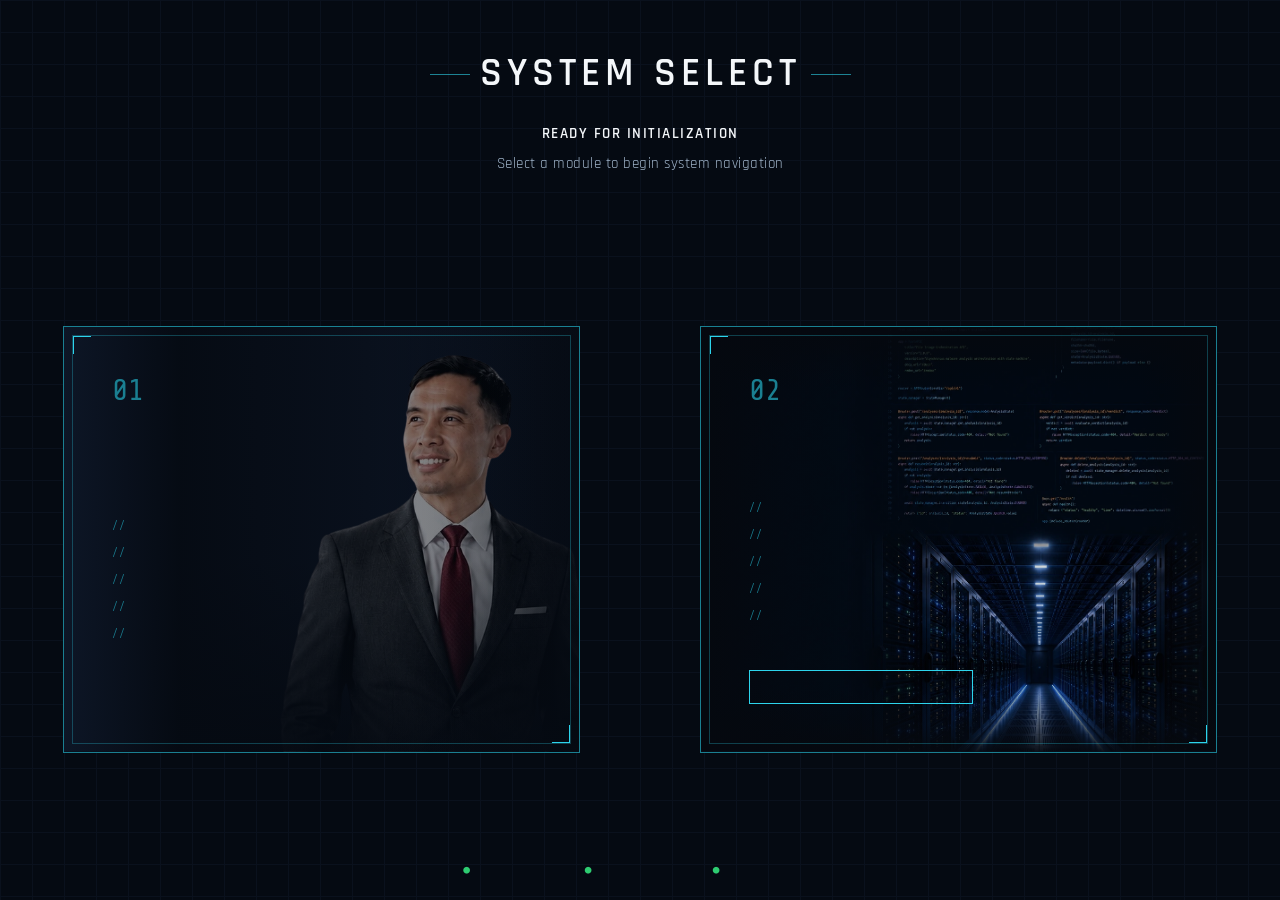
==== commit 3a5dc4fd: "chore(landing): remove dead reduced-motion CTA rule, correct F1/F2 notes PASS L2 Stage 1, governed b" ====
--- a/index.html
+++ b/index.html
@@ -14,7 +14,7 @@
     <link href="https://fonts.googleapis.com/css2?family=Rajdhani:wght@400;500;600;700&family=Share+Tech+Mono&display=swap"
           rel="stylesheet">
     <link rel="stylesheet" href="assets/css/variables.css?v=1.3.0">
-    <link rel="stylesheet" href="assets/css/styles.css?v=1.5.0">
+    <link rel="stylesheet" href="assets/css/styles.css?v=1.5.1">
 <script>
 /* GROUP R focus containment. Arms BEFORE any control can paint: the observer
    callback is a microtask, which drains before input dispatch and before
--- a/assets/css/styles.css
+++ b/assets/css/styles.css
@@ -120,9 +120,9 @@
    The production caret sat at opacity 0 but still occupied 1px + 2px margin of
    inline layout, and the adopted baseline was measured with it there. Card 01's
    two authored role text nodes also lay out exactly one LayoutUnit (1/64 px) wider
-   than production's single node. At the two widths where the card shrink-wraps to
-   its role (430, 900) the measured candidate offset is therefore -2.984375 px,
-   and this invisible footprint is sized to cancel it EXACTLY:
+   than production's single node. At 430 and 900 -- the witness widths at which the
+   L1 differential was measured, no mechanism asserted -- the measured candidate
+   offset was -2.984375 px, and this invisible footprint cancels it EXACTLY:
      0.984375 px (63/64) + 2 px margin = 2.984375 px.
    No background, no opacity, no animation, no visible property. */
 .card-role::after {
@@ -431,13 +431,6 @@
     animation: none;
     opacity: 1;
   }
-  /* Reduced motion installs no ranges and runs no chain, so the pending gate
-     must not apply either. */
-  .card-active.materialized .enter-system-btn.cta-pending {
-    visibility: visible;
-    animation: none;
-    opacity: 1;
-  }
 }
 
 /* Fail-open final state. card-content-fade has `both` fill, so a re-materialized
@@ -505,8 +498,15 @@
 /* CTA reveal lifecycle.
    .js gates the pending state on purpose: the bootstrap failsafe removes .js, so
    the rule simply stops matching and the control becomes visible with no
-   specificity contest to win. A more-specific override would have to beat
-   (0,4,0) and would break silently the next time these rules are edited.
+   specificity contest to win. This selector is (0,5,0): an override must beat
+   that, or match it and appear LATER in this sheet. One that does neither looks
+   like a fix and silently does nothing.
+
+   Reduced motion needs no override here. initStream() returns before
+   primeChain() on that path, so .cta-pending is never applied on an initial
+   reduced-motion load. A mid-session change of prefers-reduced-motion is out of
+   contract: the media query would go live while the chain is still running, and
+   no CSS-only rule settles that -- it needs a whole-chain decision.
 
    The animation name differs from card-content-fade because the bootstrap's
    release listener filters on that name and is not once-only. */
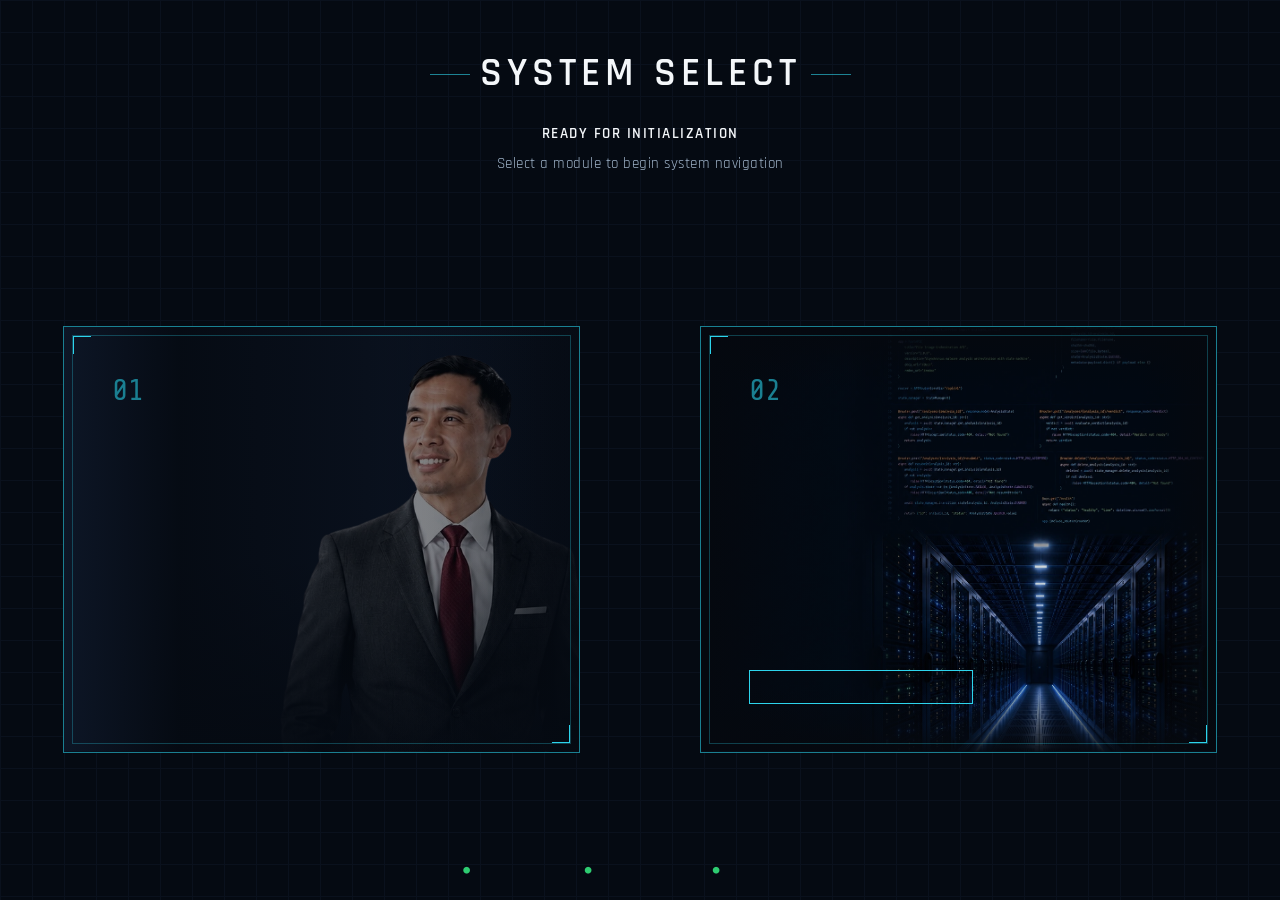
==== commit cd24d591: "feat(landing): stream tag prefixes and start all five tags together" ====
--- a/index.html
+++ b/index.html
@@ -14,7 +14,7 @@
     <link href="https://fonts.googleapis.com/css2?family=Rajdhani:wght@400;500;600;700&family=Share+Tech+Mono&display=swap"
           rel="stylesheet">
     <link rel="stylesheet" href="assets/css/variables.css?v=1.3.0">
-    <link rel="stylesheet" href="assets/css/styles.css?v=1.5.1">
+    <link rel="stylesheet" href="assets/css/styles.css?v=1.6.0">
 <script>
 /* GROUP R focus containment. Arms BEFORE any control can paint: the observer
    callback is a microtask, which drains before input dispatch and before
@@ -127,11 +127,11 @@
                 <p class="card-role"><span class="role-a"></span><span class="role-b">Infrastructure</span></p>
                 <h2 class="card-name">Ryan Valera</h2>
                 <ul class="card-tags">
-                    <li>Security Operations &amp; SIEM</li>
-                    <li>Threat Detection &amp; Incident Response</li>
-                    <li>DNS &amp; Email Security</li>
-                    <li>Network &amp; Edge Protection</li>
-                    <li>Linux Systems Administration</li>
+                    <li><span class="tag-prefix">// </span>Security Operations &amp; SIEM</li>
+                    <li><span class="tag-prefix">// </span>Threat Detection &amp; Incident Response</li>
+                    <li><span class="tag-prefix">// </span>DNS &amp; Email Security</li>
+                    <li><span class="tag-prefix">// </span>Network &amp; Edge Protection</li>
+                    <li><span class="tag-prefix">// </span>Linux Systems Administration</li>
                 </ul>
                 <button type="button" class="enter-system-btn" aria-label="Professional Dossier">Professional Dossier &rsaquo;</button>
             </div>
@@ -149,11 +149,11 @@
                 <p class="card-role"></p>
                 <h2 class="card-name">Engineering Portal</h2>
                 <ul class="card-tags">
-                    <li>Security Engineering</li>
-                    <li>Cloud Engineering</li>
-                    <li>Platform Automation</li>
-                    <li>Systems Integration</li>
-                    <li>Reliability Engineering</li>
+                    <li><span class="tag-prefix">// </span>Security Engineering</li>
+                    <li><span class="tag-prefix">// </span>Cloud Engineering</li>
+                    <li><span class="tag-prefix">// </span>Platform Automation</li>
+                    <li><span class="tag-prefix">// </span>Systems Integration</li>
+                    <li><span class="tag-prefix">// </span>Reliability Engineering</li>
                 </ul>
                 <button type="button" class="enter-system-btn" aria-label="Engineering Portal">Engineering Portal &rsaquo;</button>
             </div>
@@ -168,6 +168,6 @@
     <p id="hud-status3"></p>
 </footer>
 
-<script src="assets/js/landing.js?v=1.4.0" data-rv-page-script></script>
+<script src="assets/js/landing.js?v=1.5.0" data-rv-page-script></script>
 </body>
 </html>
--- a/assets/css/styles.css
+++ b/assets/css/styles.css
@@ -553,8 +553,10 @@
   letter-spacing: var(--tracking-tight);
 }
 
-.card-tags li::before {
-  content: '// ';
+/* PASS L2 F3: the '// ' prefix is DOM text in span.tag-prefix, inside the tag's
+   hide Range, so it streams with the tag. Generated content (the former
+   li::before) cannot be covered by a Range and painted before its tag began. */
+.card-tags .tag-prefix {
   color: var(--accent-teal-dim);
 }
 
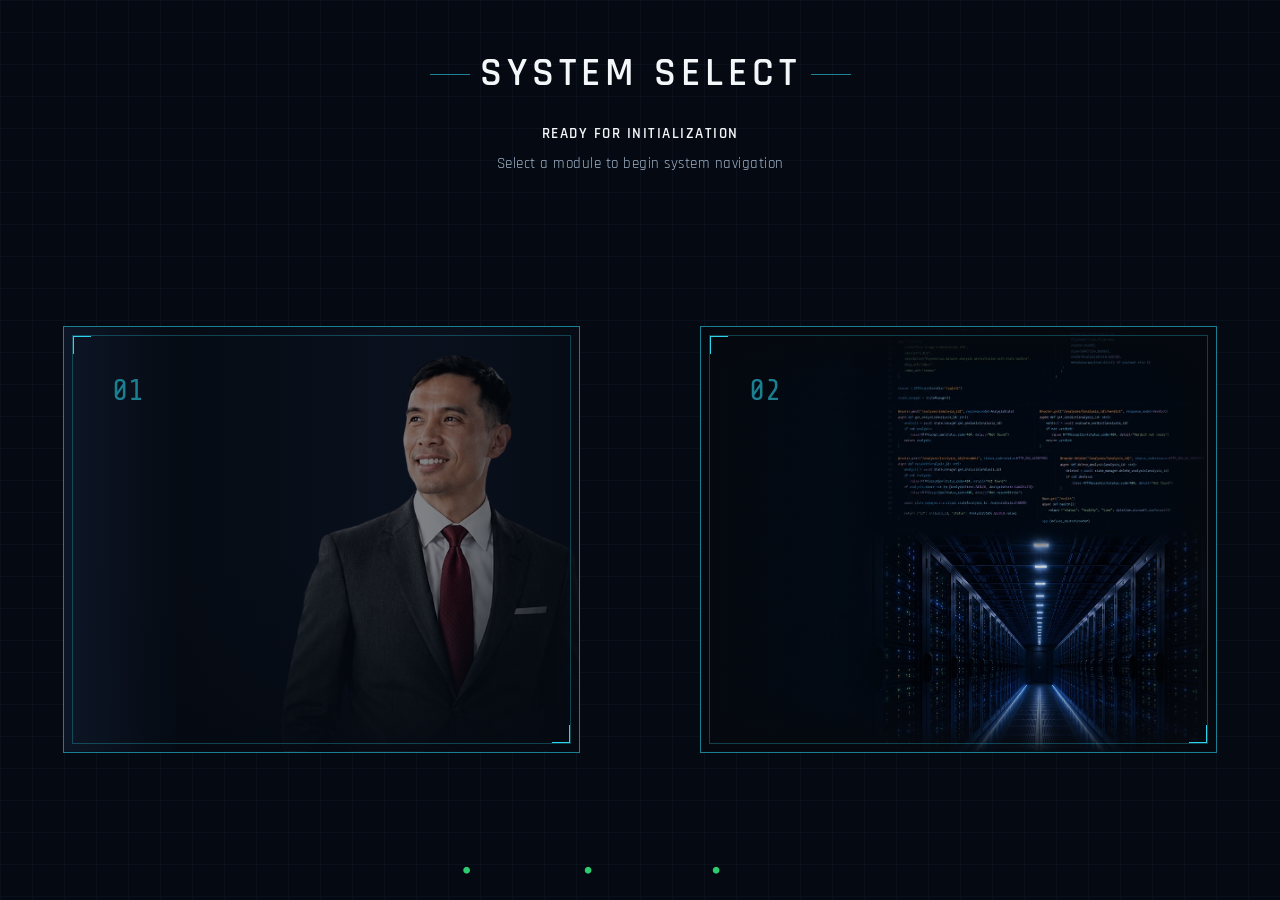
==== commit 17f3c7fe: "feat(landing): update profile card tags" ====
--- a/index.html
+++ b/index.html
@@ -4,6 +4,7 @@
     <meta charset="UTF-8">
     <meta name="viewport" content="width=device-width, initial-scale=1.0">
     <title>Ryan Valera — System Select</title>
+    <link rel="canonical" href="https://ryanvalera.com/">
     <link rel="icon" href="/favicon.ico?v=1.0.0" sizes="any">
     <link rel="icon" type="image/png" sizes="32x32" href="/assets/images/favicon-32.png?v=1.0.0">
     <link rel="icon" type="image/png" sizes="16x16" href="/assets/images/favicon-16.png?v=1.0.0">
@@ -129,9 +130,9 @@
                 <ul class="card-tags">
                     <li><span class="tag-prefix">// </span>Security Operations &amp; SIEM</li>
                     <li><span class="tag-prefix">// </span>Threat Detection &amp; Incident Response</li>
-                    <li><span class="tag-prefix">// </span>DNS &amp; Email Security</li>
-                    <li><span class="tag-prefix">// </span>Network &amp; Edge Protection</li>
-                    <li><span class="tag-prefix">// </span>Linux Systems Administration</li>
+                    <li><span class="tag-prefix">// </span>Email Security &amp; DMARC</li>
+                    <li><span class="tag-prefix">// </span>DNS &amp; Edge Protection</li>
+                    <li><span class="tag-prefix">// </span>Linux Systems &amp; Automation</li>
                 </ul>
                 <button type="button" class="enter-system-btn" aria-label="Professional Dossier">Professional Dossier &rsaquo;</button>
             </div>
